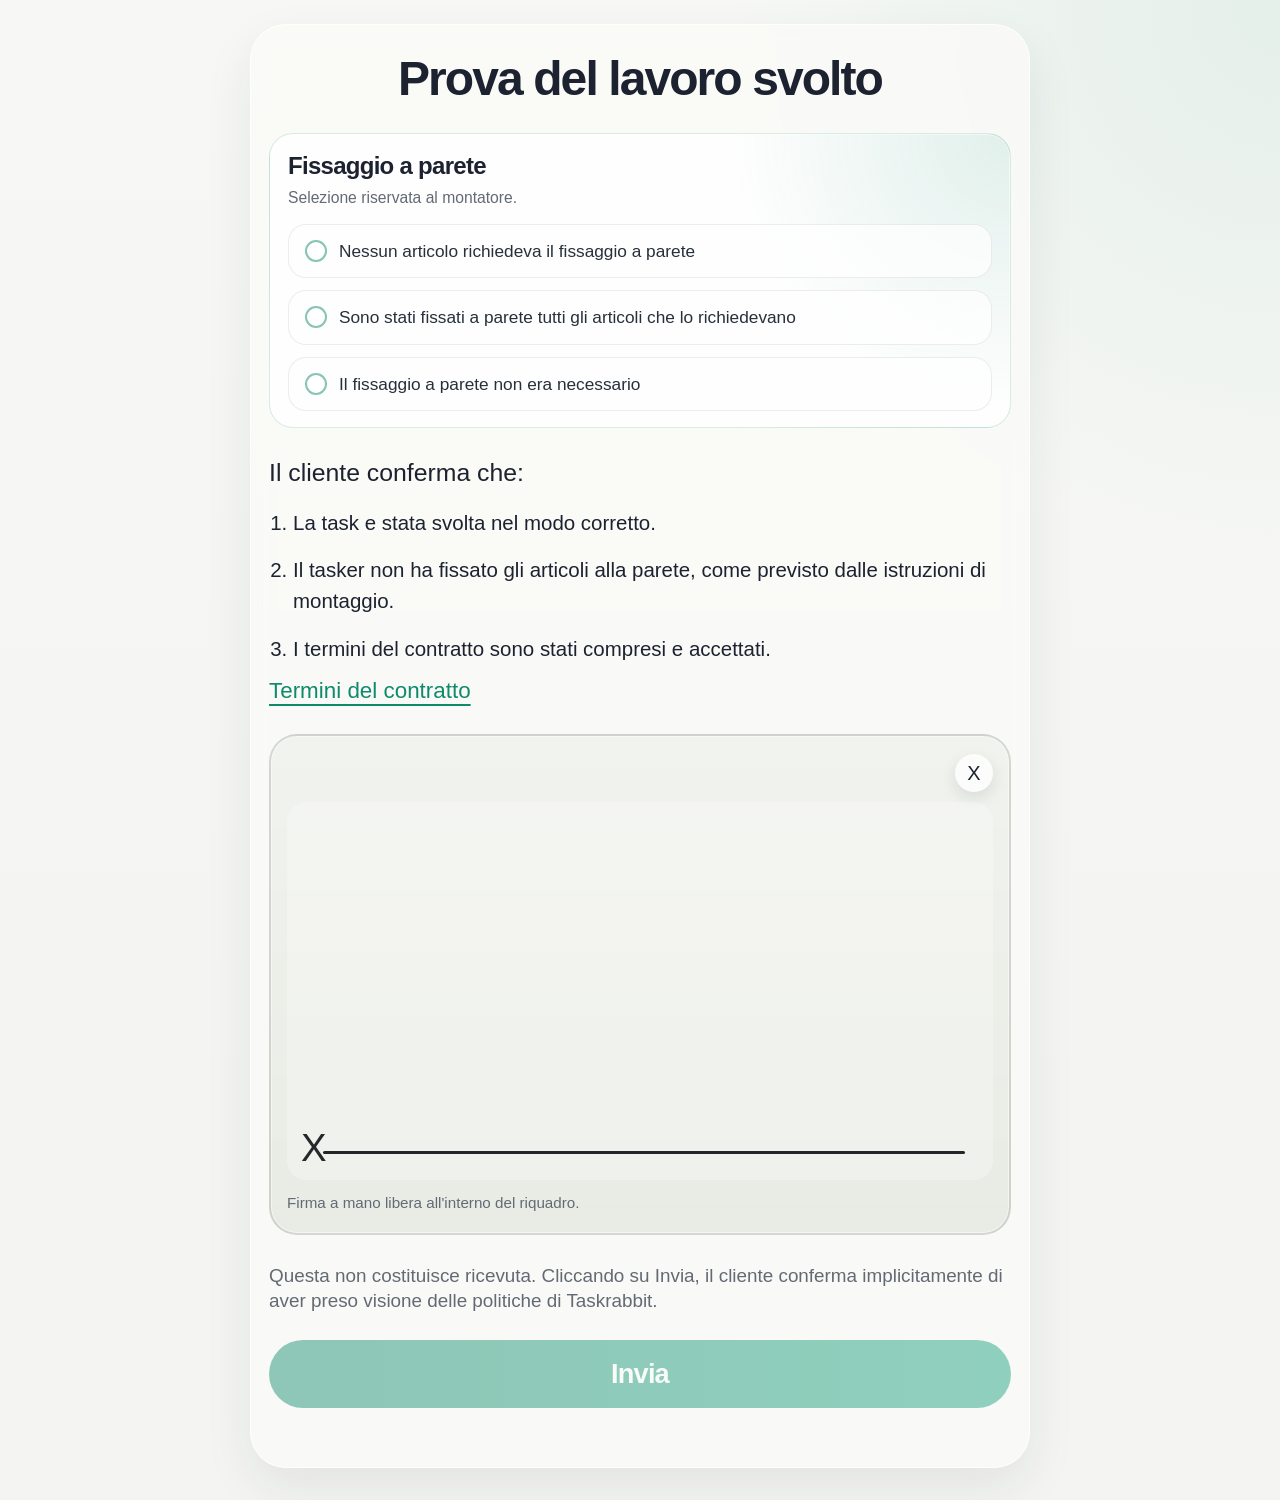
==== TR_ControlCenter/DigitalSign/index.html @ ca904ba2 "Aggiunta della schermata "firma digitale" di TR-ControlCenter Questa pagina non ha nulla a che veder" ====
<!DOCTYPE html>
<html lang="it">
<head>
  <meta charset="UTF-8">
  <meta name="viewport" content="width=device-width, initial-scale=1.0, viewport-fit=cover">
  <meta name="theme-color" content="#f4f5f2">
  <title>Prova del lavoro svolto</title>
  <style>
    :root {
      --bg: #f4f5f2;
      --text: #1d2230;
      --muted: #636a73;
      --accent: #0f8a6a;
      --accent-dark: #0a6d54;
      --shadow: 0 20px 50px rgba(21, 32, 45, 0.08);
      --radius: 28px;
      --font: "Trebuchet MS", "Gill Sans", "Segoe UI", sans-serif;
    }

    * {
      box-sizing: border-box;
    }

    html,
    body {
      margin: 0;
      min-height: 100%;
      background:
        radial-gradient(circle at top right, rgba(15, 138, 106, 0.08), transparent 28%),
        linear-gradient(180deg, #f7f8f5 0%, var(--bg) 72%);
      color: var(--text);
      font-family: var(--font);
    }

    body {
      padding: 24px 18px 32px;
    }

    .shell {
      width: min(100%, 780px);
      margin: 0 auto;
    }

    .card {
      background: rgba(251, 251, 248, 0.82);
      border: 1px solid rgba(255, 255, 255, 0.75);
      border-radius: 36px;
      box-shadow: var(--shadow);
      backdrop-filter: blur(10px);
      padding: 28px 18px 22px;
    }

    h1 {
      margin: 0 0 28px;
      text-align: center;
      font-size: clamp(2rem, 4vw, 3rem);
      line-height: 1.08;
      letter-spacing: -0.04em;
    }

    .installer-panel {
      margin: 0 0 28px;
      padding: 18px 18px 16px;
      background:
        radial-gradient(circle at top right, rgba(15, 138, 106, 0.12), transparent 35%),
        rgba(255, 255, 255, 0.72);
      border: 1px solid rgba(15, 138, 106, 0.16);
      border-radius: 24px;
      box-shadow: inset 0 0 0 1px rgba(255, 255, 255, 0.45);
    }

    .installer-panel h2 {
      margin: 0 0 8px;
      font-size: clamp(1.2rem, 2.5vw, 1.5rem);
      line-height: 1.15;
      letter-spacing: -0.03em;
    }

    .installer-panel p {
      margin: 0 0 14px;
      color: var(--muted);
      font-size: 0.98rem;
      line-height: 1.45;
    }

    .wall-options {
      display: grid;
      gap: 12px;
    }

    .wall-option {
      position: relative;
      display: block;
      padding: 14px 14px 14px 50px;
      border-radius: 18px;
      background: rgba(255, 255, 255, 0.72);
      border: 1px solid rgba(29, 34, 48, 0.08);
      cursor: pointer;
      transition: border-color 180ms ease, background 180ms ease, box-shadow 180ms ease;
    }

    .wall-option.is-selected {
      background: rgba(15, 138, 106, 0.08);
      border-color: rgba(15, 138, 106, 0.28);
    }

    .wall-option input {
      position: absolute;
      opacity: 0;
      pointer-events: none;
    }

    .wall-option-indicator {
      position: absolute;
      top: 50%;
      left: 16px;
      width: 22px;
      height: 22px;
      border: 2px solid rgba(15, 138, 106, 0.5);
      border-radius: 50%;
      transform: translateY(-50%);
      background: #ffffff;
      transition: border-color 180ms ease, background 180ms ease, box-shadow 180ms ease;
    }

    .wall-option-indicator::after {
      content: "";
      position: absolute;
      inset: 4px;
      border-radius: 50%;
      background: var(--accent);
      transform: scale(0);
      transition: transform 180ms ease;
    }

    .wall-option.is-selected .wall-option-indicator {
      border-color: var(--accent);
      box-shadow: 0 0 0 5px rgba(15, 138, 106, 0.1);
    }

    .wall-option.is-selected .wall-option-indicator::after {
      transform: scale(1);
    }

    .wall-option-text {
      color: #27303a;
      font-size: clamp(0.98rem, 2vw, 1.08rem);
      line-height: 1.4;
    }

    .intro {
      margin: 0 0 18px;
      font-size: clamp(1.1rem, 2.6vw, 1.55rem);
      line-height: 1.35;
    }

    ol {
      margin: 0;
      padding-left: 1.5rem;
      font-size: clamp(1rem, 2.2vw, 1.28rem);
      line-height: 1.52;
    }

    li + li {
      margin-top: 16px;
    }

    .terms-button {
      appearance: none;
      border: 0;
      background: none;
      color: var(--accent);
      text-decoration: underline;
      text-decoration-thickness: 2px;
      text-underline-offset: 6px;
      font: inherit;
      font-size: clamp(1.1rem, 2.5vw, 1.4rem);
      padding: 0;
      margin-top: 14px;
      cursor: pointer;
    }

    .signature-wrap {
      position: relative;
      margin-top: 30px;
      background: linear-gradient(180deg, rgba(240, 242, 237, 0.95), rgba(232, 235, 228, 0.98));
      border: 2px solid rgba(150, 159, 146, 0.32);
      border-radius: var(--radius);
      padding: 18px 16px 22px;
      box-shadow: inset 0 0 0 1px rgba(255, 255, 255, 0.5);
    }

    .signature-header {
      display: flex;
      justify-content: flex-end;
      align-items: center;
      margin-bottom: 10px;
    }

    .clear-button {
      appearance: none;
      border: 0;
      background: rgba(255, 255, 255, 0.74);
      color: var(--text);
      width: 38px;
      height: 38px;
      border-radius: 50%;
      font-size: 1.25rem;
      line-height: 1;
      cursor: pointer;
      box-shadow: 0 6px 16px rgba(21, 32, 45, 0.1);
    }

    .signature-area {
      position: relative;
      min-height: clamp(240px, 42vh, 380px);
      border-radius: calc(var(--radius) - 8px);
      overflow: hidden;
      background: rgba(255, 255, 255, 0.28);
    }

    canvas {
      display: block;
      width: 100%;
      height: clamp(240px, 42vh, 380px);
      touch-action: none;
      cursor: crosshair;
    }

    .signature-line {
      position: absolute;
      right: 28px;
      bottom: 26px;
      width: calc(100% - 64px);
      height: 3px;
      border-radius: 999px;
      background: rgba(24, 28, 32, 0.95);
    }

    .signature-mark {
      position: absolute;
      left: 14px;
      bottom: 12px;
      font-size: clamp(2rem, 4vw, 2.4rem);
      line-height: 1;
      color: rgba(24, 28, 32, 0.95);
      pointer-events: none;
    }

    .signature-hint {
      margin: 14px 0 0;
      font-size: 0.95rem;
      color: var(--muted);
    }

    .note {
      margin: 28px 0 26px;
      color: var(--muted);
      font-size: clamp(1rem, 2vw, 1.18rem);
      line-height: 1.35;
    }

    .send-button {
      width: 100%;
      min-height: 68px;
      border: 0;
      border-radius: 999px;
      background: linear-gradient(90deg, var(--accent), #109f78);
      color: #f8fffb;
      font: inherit;
      font-size: 1.7rem;
      font-weight: 700;
      letter-spacing: -0.03em;
      cursor: pointer;
      transition: transform 180ms ease, box-shadow 180ms ease, opacity 180ms ease;
      box-shadow: 0 16px 30px rgba(15, 138, 106, 0.28);
    }

    .send-button:disabled {
      cursor: not-allowed;
      opacity: 0.45;
      box-shadow: none;
    }

    .send-button:not(:disabled):hover,
    .send-button:not(:disabled):focus-visible {
      transform: translateY(-1px);
      box-shadow: 0 20px 34px rgba(15, 138, 106, 0.32);
    }

    .status {
      min-height: 1.5em;
      margin: 14px 4px 0;
      color: var(--accent-dark);
      font-size: 0.96rem;
      line-height: 1.4;
    }

    .status[data-state="error"] {
      color: #9a3e1d;
    }

    .modal[hidden] {
      display: none;
    }

    .modal {
      position: fixed;
      inset: 0;
      z-index: 20;
      display: grid;
      place-items: center;
      padding: 20px;
      background: rgba(18, 24, 31, 0.42);
      backdrop-filter: blur(6px);
    }

    .modal-card {
      position: relative;
      width: min(100%, 460px);
      border-radius: 30px;
      padding: 28px 22px 22px;
      background:
        radial-gradient(circle at top right, rgba(15, 138, 106, 0.14), transparent 34%),
        #fafbf8;
      box-shadow: 0 22px 60px rgba(21, 32, 45, 0.22);
    }

    .modal-close {
      position: absolute;
      top: 14px;
      right: 14px;
      appearance: none;
      border: 0;
      width: 36px;
      height: 36px;
      border-radius: 50%;
      background: rgba(15, 138, 106, 0.08);
      color: var(--text);
      font-size: 1.2rem;
      cursor: pointer;
    }

    .modal h2 {
      margin: 0 0 12px;
      font-size: 1.45rem;
      line-height: 1.15;
      letter-spacing: -0.03em;
    }

    .modal p {
      margin: 0;
      color: var(--muted);
      font-size: 1.02rem;
      line-height: 1.55;
    }

    @media (max-width: 640px) {
      body {
        padding: 14px 10px 20px;
      }

      .card {
        border-radius: 28px;
        padding: 22px 14px 18px;
      }

      .installer-panel {
        padding: 16px 14px 14px;
      }

      .wall-option {
        padding-left: 46px;
      }

      .signature-wrap {
        padding: 14px 12px 18px;
      }

      .signature-line {
        right: 18px;
        width: calc(100% - 42px);
      }
    }

    @media (prefers-reduced-motion: reduce) {
      * {
        scroll-behavior: auto;
      }

      .send-button,
      .wall-option,
      .wall-option-indicator,
      .wall-option-indicator::after {
        transition: none;
      }
    }
  </style>
</head>
<body>
  <main class="shell">
    <section class="card">
      <h1>Prova del lavoro svolto</h1>

      <section class="installer-panel" aria-labelledby="wallFixingTitle">
        <h2 id="wallFixingTitle">Fissaggio a parete</h2>
        <p>Selezione riservata al montatore.</p>

        <div class="wall-options" role="radiogroup" aria-label="Stato fissaggio a parete">
          <label class="wall-option">
            <input type="radio" name="wallFixing" value="Nessun articolo richiedeva il fissaggio a parete.">
            <span class="wall-option-indicator" aria-hidden="true"></span>
            <span class="wall-option-text">Nessun articolo richiedeva il fissaggio a parete</span>
          </label>

          <label class="wall-option">
            <input type="radio" name="wallFixing" value="Sono stati fissati a parete tutti gli articoli che lo richiedevano.">
            <span class="wall-option-indicator" aria-hidden="true"></span>
            <span class="wall-option-text">Sono stati fissati a parete tutti gli articoli che lo richiedevano</span>
          </label>

          <label class="wall-option">
            <input type="radio" name="wallFixing" value="Il fissaggio a parete non era necessario.">
            <span class="wall-option-indicator" aria-hidden="true"></span>
            <span class="wall-option-text">Il fissaggio a parete non era necessario</span>
          </label>
        </div>
      </section>

      <p class="intro">Il cliente conferma che:</p>

      <ol>
        <li>La task e stata svolta nel modo corretto.</li>
        <li>Il tasker non ha fissato gli articoli alla parete, come previsto dalle istruzioni di montaggio.</li>
        <li>I termini del contratto sono stati compresi e accettati.</li>
      </ol>

      <button class="terms-button" type="button" id="openTerms">Termini del contratto</button>

      <section class="signature-wrap" aria-labelledby="signatureTitle">
        <div class="signature-header">
          <button class="clear-button" type="button" id="clearSignature" aria-label="Cancella firma">X</button>
        </div>

        <div class="signature-area">
          <h2 id="signatureTitle" style="position:absolute;left:-9999px;">Firma del cliente</h2>
          <canvas id="signatureCanvas" aria-label="Area firma"></canvas>
          <span class="signature-mark" aria-hidden="true">X</span>
          <span class="signature-line" aria-hidden="true"></span>
        </div>

        <p class="signature-hint">Firma a mano libera all'interno del riquadro.</p>
      </section>

      <p class="note">Questa non costituisce ricevuta. Cliccando su Invia, il cliente conferma implicitamente di aver preso visione delle politiche di Taskrabbit.</p>

      <button class="send-button" type="button" id="sendSignature" disabled>Invia</button>
      <p class="status" id="statusMessage" aria-live="polite"></p>
    </section>
  </main>

  <div class="modal" id="termsModal" hidden>
    <div class="modal-card" role="dialog" aria-modal="true" aria-labelledby="modalTitle" aria-describedby="modalDescription">
      <button class="modal-close" type="button" id="closeTerms" aria-label="Chiudi finestra termini">X</button>
      <h2 id="modalTitle">Termini del contratto</h2>
      <p id="modalDescription">I termini contrattuali sono stati comunicati e condivisi con il cliente in fase di prenotazione dell'intervento di montaggio.</p>
    </div>
  </div>

  <script>
    (function () {
      var canvas = document.getElementById("signatureCanvas");
      var clearButton = document.getElementById("clearSignature");
      var sendButton = document.getElementById("sendSignature");
      var statusMessage = document.getElementById("statusMessage");
      var openTermsButton = document.getElementById("openTerms");
      var closeTermsButton = document.getElementById("closeTerms");
      var termsModal = document.getElementById("termsModal");
      var wallFixingInputs = document.querySelectorAll('input[name="wallFixing"]');
      var wallOptionLabels = document.querySelectorAll(".wall-option");
      var context = canvas.getContext("2d");
      var isDrawing = false;
      var hasSignature = false;

      function setStatus(message, state) {
        statusMessage.textContent = message || "";
        statusMessage.dataset.state = state || "";
      }

      function getSelectedWallFixing() {
        var selectedInput = document.querySelector('input[name="wallFixing"]:checked');
        return selectedInput ? selectedInput.value : "";
      }

      function updateSendState() {
        sendButton.disabled = !(hasSignature && getSelectedWallFixing());
      }

      function updateWallOptionStyles() {
        var index;
        for (index = 0; index < wallOptionLabels.length; index += 1) {
          wallOptionLabels[index].classList.remove("is-selected");
          if (wallOptionLabels[index].querySelector("input").checked) {
            wallOptionLabels[index].classList.add("is-selected");
          }
        }
      }

      function updateCanvasSize() {
        var ratio = Math.max(window.devicePixelRatio || 1, 1);
        var rect = canvas.getBoundingClientRect();
        var imageData = hasSignature ? canvas.toDataURL("image/png") : null;

        canvas.width = Math.floor(rect.width * ratio);
        canvas.height = Math.floor(rect.height * ratio);

        context = canvas.getContext("2d");
        context.scale(ratio, ratio);
        context.lineCap = "round";
        context.lineJoin = "round";
        context.strokeStyle = "#101820";
        context.lineWidth = 2.6;

        if (imageData) {
          var image = new Image();
          image.onload = function () {
            context.drawImage(image, 0, 0, rect.width, rect.height);
          };
          image.src = imageData;
        }
      }

      function getPoint(event) {
        var rect = canvas.getBoundingClientRect();
        var source = event.touches ? event.touches[0] : event;
        return {
          x: source.clientX - rect.left,
          y: source.clientY - rect.top
        };
      }

      function beginStroke(event) {
        event.preventDefault();
        isDrawing = true;
        var point = getPoint(event);
        context.beginPath();
        context.moveTo(point.x, point.y);
        setStatus("");
      }

      function drawStroke(event) {
        if (!isDrawing) {
          return;
        }

        event.preventDefault();
        var point = getPoint(event);
        context.lineTo(point.x, point.y);
        context.stroke();
        hasSignature = true;
        updateSendState();
      }

      function endStroke() {
        isDrawing = false;
      }

      function clearSignature() {
        context.clearRect(0, 0, canvas.width, canvas.height);
        hasSignature = false;
        updateSendState();
        setStatus("");
      }

      function dataUrlToFile(dataUrl, filename) {
        var parts = dataUrl.split(",");
        var mimeMatch = parts[0].match(/:(.*?);/);
        var mime = mimeMatch ? mimeMatch[1] : "image/png";
        var binary = atob(parts[1]);
        var length = binary.length;
        var bytes = new Uint8Array(length);
        var index;

        for (index = 0; index < length; index += 1) {
          bytes[index] = binary.charCodeAt(index);
        }

        return new File([bytes], filename, { type: mime });
      }

      async function shareSignature() {
        if (!hasSignature) {
          setStatus("Inserisci una firma prima di inviare.", "error");
          return;
        }

        var wallFixingSelection = getSelectedWallFixing();
        if (!wallFixingSelection) {
          setStatus("Seleziona prima un'opzione nel riquadro Fissaggio a parete.", "error");
          return;
        }

        setStatus("Preparazione della firma in corso...");
        var dataUrl = canvas.toDataURL("image/png");
        var file = dataUrlToFile(dataUrl, "firma-cliente.png");
        var shareText = "Invio della firma del cliente. " + wallFixingSelection;

        try {
          if (navigator.share && navigator.canShare && navigator.canShare({ files: [file] })) {
            await navigator.share({
              title: "Firma cliente",
              text: shareText,
              files: [file]
            });
            setStatus("Finestra di condivisione aperta. Seleziona WhatsApp per completare l'invio.");
            return;
          }

          if (navigator.share) {
            await navigator.share({
              title: "Firma cliente",
              text: shareText + " Il browser non supporta l'invio diretto dell'immagine. WhatsApp si aprira con un messaggio; la firma verra scaricata per l'allegato manuale."
            });
          }
        } catch (error) {
          if (error && error.name === "AbortError") {
            setStatus("Condivisione annullata.");
            return;
          }
        }

        var link = document.createElement("a");
        link.href = dataUrl;
        link.download = file.name;
        link.click();

        window.open(
          "https://wa.me/?text=" + encodeURIComponent(shareText),
          "_blank",
          "noopener"
        );
        setStatus("Il browser non consente l'invio diretto del file a WhatsApp. Ho scaricato la firma e aperto WhatsApp con il messaggio pronto.");
      }

      function openModal() {
        termsModal.hidden = false;
        document.body.style.overflow = "hidden";
      }

      function closeModal() {
        termsModal.hidden = true;
        document.body.style.overflow = "";
      }

      if (window.PointerEvent) {
        canvas.addEventListener("pointerdown", beginStroke);
        canvas.addEventListener("pointermove", drawStroke);
        window.addEventListener("pointerup", endStroke);
        canvas.addEventListener("pointerleave", endStroke);
      } else {
        canvas.addEventListener("mousedown", beginStroke);
        canvas.addEventListener("mousemove", drawStroke);
        window.addEventListener("mouseup", endStroke);
        canvas.addEventListener("touchstart", beginStroke, { passive: false });
        canvas.addEventListener("touchmove", drawStroke, { passive: false });
        canvas.addEventListener("touchend", endStroke);
      }

      clearButton.addEventListener("click", clearSignature);
      sendButton.addEventListener("click", shareSignature);
      openTermsButton.addEventListener("click", openModal);
      closeTermsButton.addEventListener("click", closeModal);

      wallFixingInputs.forEach(function (input) {
        input.addEventListener("change", function () {
          updateWallOptionStyles();
          updateSendState();
          setStatus("");
        });
      });

      termsModal.addEventListener("click", function (event) {
        if (event.target === termsModal) {
          closeModal();
        }
      });

      document.addEventListener("keydown", function (event) {
        if (event.key === "Escape" && !termsModal.hidden) {
          closeModal();
        }
      });

      window.addEventListener("resize", updateCanvasSize);
      updateCanvasSize();
      updateWallOptionStyles();
      updateSendState();
    }());
  </script>
</body>
</html>
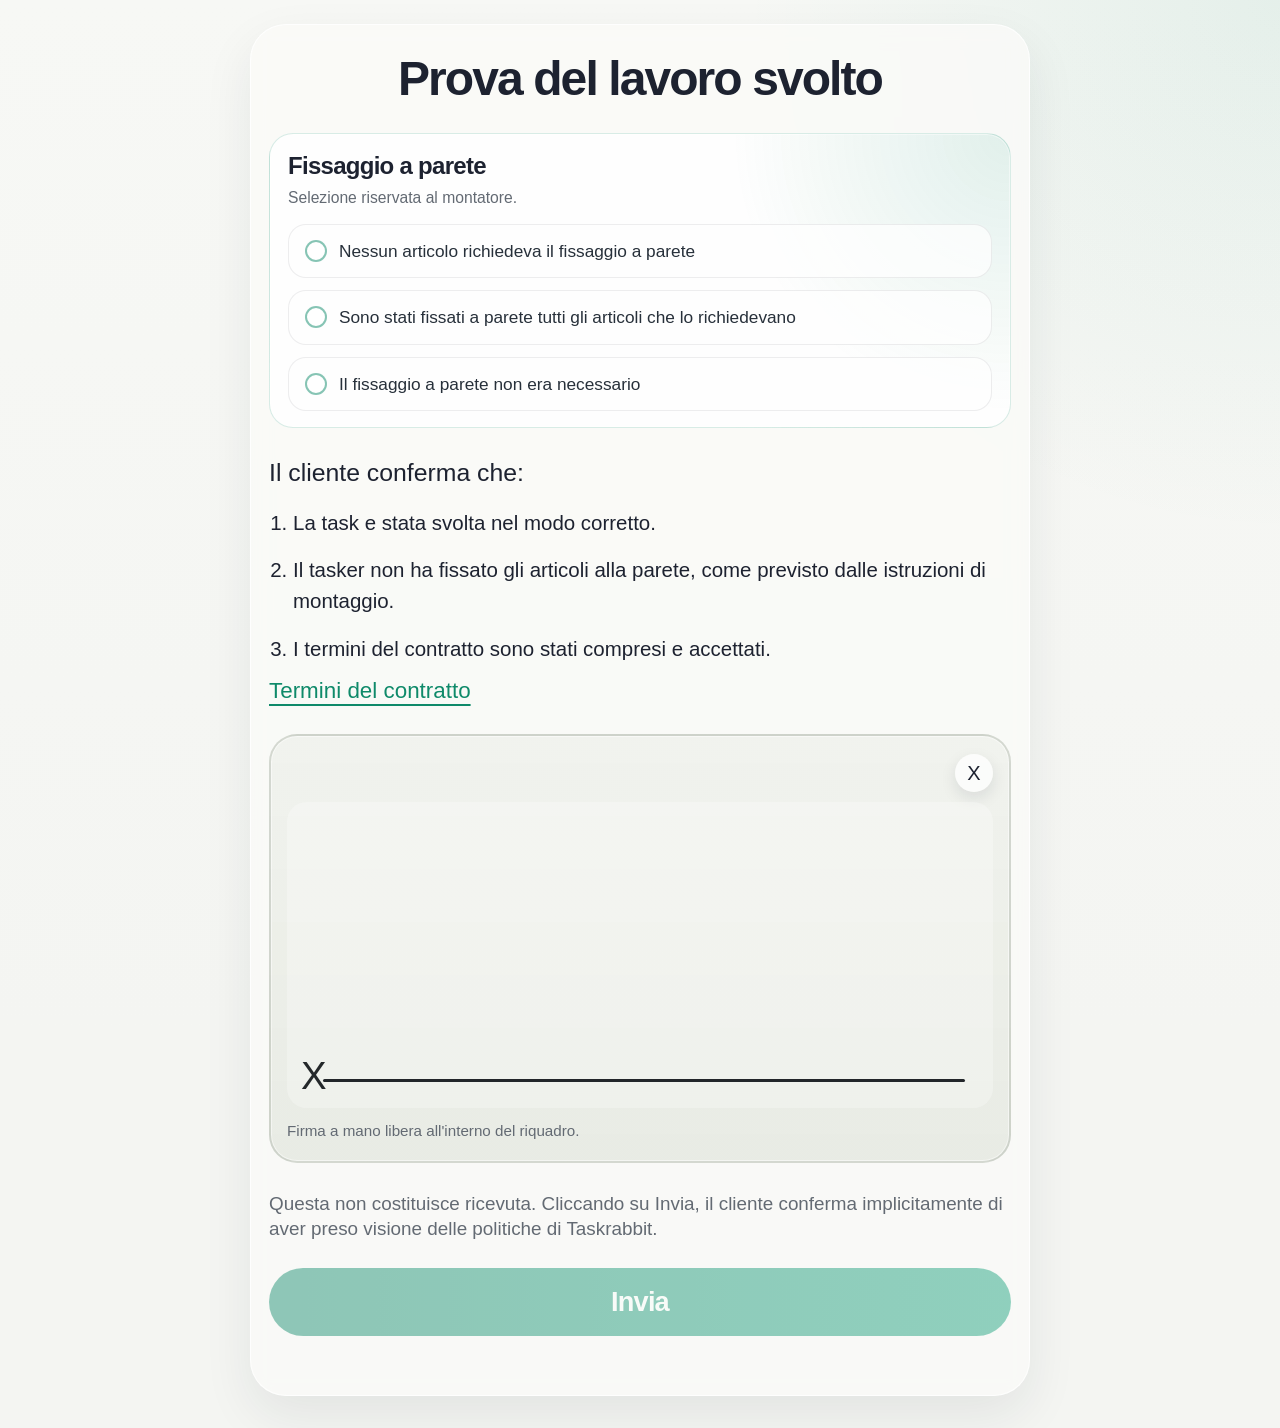
==== commit a59aab26: "Refactor styles for signature area and responsiveness Updated CSS variables and styles for responsiv" ====
--- a/TR_ControlCenter/DigitalSign/index.html
+++ b/TR_ControlCenter/DigitalSign/index.html
@@ -15,6 +15,7 @@
       --shadow: 0 20px 50px rgba(21, 32, 45, 0.08);
       --radius: 28px;
       --font: "Trebuchet MS", "Gill Sans", "Segoe UI", sans-serif;
+      --signature-height: clamp(220px, 34vh, 320px);
     }
 
     * {
@@ -30,6 +31,8 @@
         linear-gradient(180deg, #f7f8f5 0%, var(--bg) 72%);
       color: var(--text);
       font-family: var(--font);
+      -webkit-text-size-adjust: 100%;
+      text-size-adjust: 100%;
     }
 
     body {
@@ -213,7 +216,7 @@
 
     .signature-area {
       position: relative;
-      min-height: clamp(240px, 42vh, 380px);
+      height: var(--signature-height);
       border-radius: calc(var(--radius) - 8px);
       overflow: hidden;
       background: rgba(255, 255, 255, 0.28);
@@ -222,7 +225,7 @@
     canvas {
       display: block;
       width: 100%;
-      height: clamp(240px, 42vh, 380px);
+      height: 100%;
       touch-action: none;
       cursor: crosshair;
     }
@@ -356,30 +359,106 @@
     }
 
     @media (max-width: 640px) {
+      :root {
+        --signature-height: 240px;
+      }
+
       body {
-        padding: 14px 10px 20px;
+        padding: 10px 8px 18px;
       }
 
       .card {
         border-radius: 28px;
-        padding: 22px 14px 18px;
+        padding: 18px 12px 16px;
+      }
+
+      h1 {
+        margin-bottom: 18px;
+        font-size: 1.85rem;
+      }
+
+      .intro {
+        font-size: 1rem;
+        margin-bottom: 14px;
+      }
+
+      ol {
+        font-size: 0.98rem;
+        line-height: 1.42;
+      }
+
+      li + li {
+        margin-top: 10px;
       }
 
       .installer-panel {
-        padding: 16px 14px 14px;
+        margin-bottom: 20px;
+        padding: 14px 12px 12px;
+      }
+
+      .installer-panel h2 {
+        font-size: 1.15rem;
+      }
+
+      .installer-panel p,
+      .wall-option-text {
+        font-size: 0.95rem;
       }
 
       .wall-option {
-        padding-left: 46px;
+        padding: 12px 12px 12px 42px;
+      }
+
+      .wall-option-indicator {
+        left: 12px;
+        width: 20px;
+        height: 20px;
+      }
+
+      .terms-button {
+        font-size: 1rem;
       }
 
       .signature-wrap {
-        padding: 14px 12px 18px;
+        margin-top: 22px;
+        padding: 12px 10px 14px;
+      }
+
+      .signature-header {
+        margin-bottom: 8px;
+      }
+
+      .clear-button {
+        width: 34px;
+        height: 34px;
+        font-size: 1.05rem;
       }
 
       .signature-line {
-        right: 18px;
-        width: calc(100% - 42px);
+        right: 16px;
+        bottom: 18px;
+        width: calc(100% - 50px);
+      }
+
+      .signature-mark {
+        left: 10px;
+        bottom: 6px;
+        font-size: 1.55rem;
+      }
+
+      .signature-hint,
+      .note,
+      .status {
+        font-size: 0.9rem;
+      }
+
+      .note {
+        margin: 18px 0 20px;
+      }
+
+      .send-button {
+        min-height: 58px;
+        font-size: 1.28rem;
       }
     }
 
